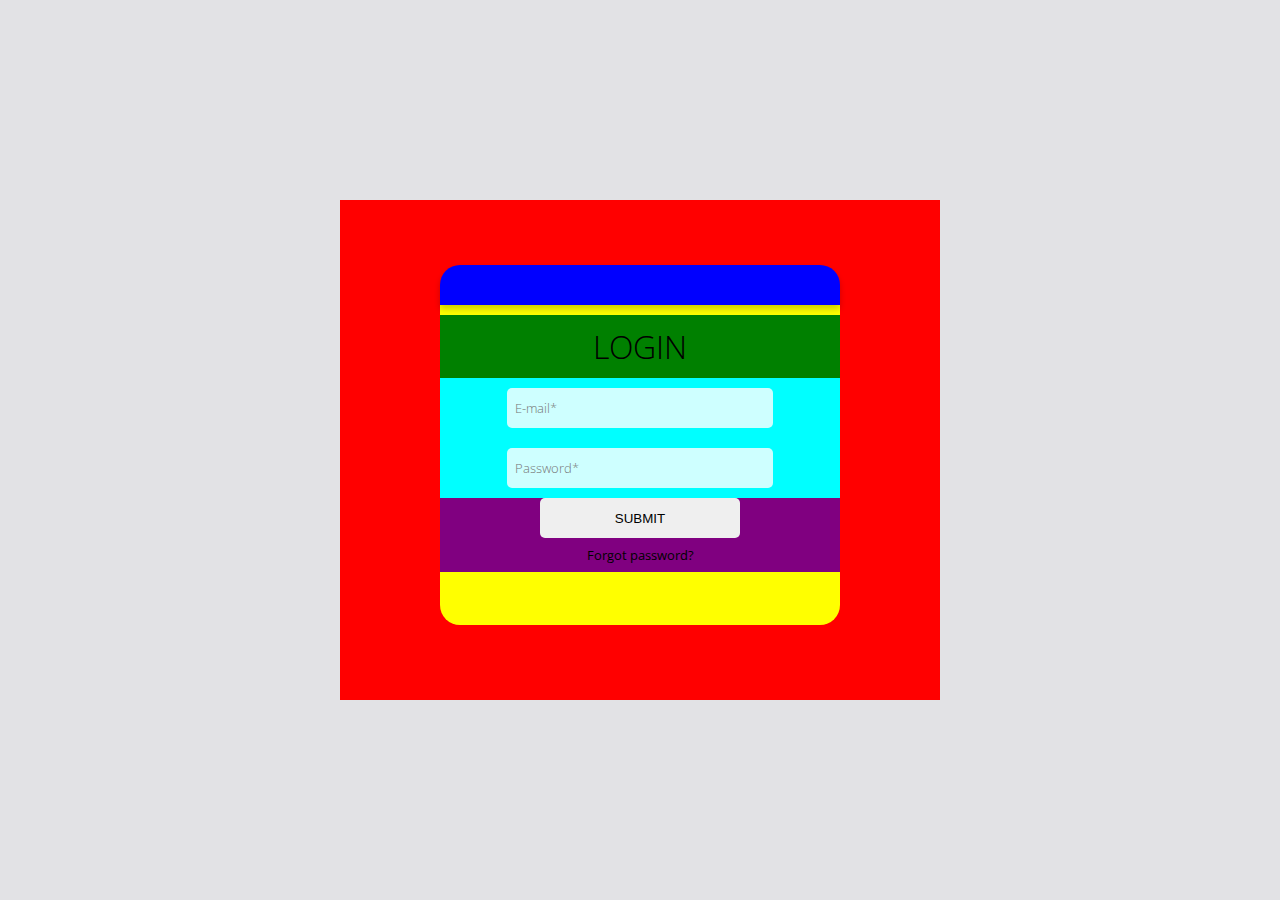
==== projetos/login.html/001.html @ b7cb02ec "new" ====
<!DOCTYPE html>
<html lang="pt-br">
<head>
    <meta charset="UTF-8">
    <meta http-equiv="X-UA-Compatible" content="IE=edge">
    <meta name="viewport" content="width=device-width, initial-scale=1.0">
    <title>Login</title>
    <link rel="stylesheet" href="style001.css">
</head>
<body>
    <main>
        <section id="login">
            <div class="color"></div>
            <div class="form">
                <h1>Login</h1>
            </div>
            <form action="login.php" method="post">
                <div class="campo">
                    <label for="iemail">E-mail</label>
                    <input type="email" name="email" id="iemail" placeholder="E-mail*">
                </div>
                <div class="campo">
                    <label for="ipass">Password</label>
                    <input type="password" name="pass" id="ipass" placeholder="Password*">
                </div>
                <input type="submit" value="Submit">
                <a href="#">Forgot password?</a>
            </form>

        </section>
        <section id="sign">
            <div class="color"></div>
            <div class="form">
                <h1>Sign up</h1>
            </div>
            <form action="sign.php" method="post">
                <div class="campo">
                    <label for="iname">Name</label>
                    <input type="text" name="name" id="iname">
                </div>
                <div class="campo">
                    <label for="isurname">Surname</label>
                    <input type="text" name="surname" id="isurname">
                </div>
                <div class="campo">
                    <label for="ibirth">Birth date</label>
                    <input type="date" name="birth" id="ibirth">
                </div>
                <div class="campo">
                    <label for="iemail">E-mail</label>
                    <input type="email" name="email" id="iemail">
                </div>
                <div class="campo">
                    <label for="iconfemail">Confirm</label>
                    <input type="email" name="confemail" id="iconfemail">
                </div>
                <div class="campo">
                    <label for="ipass">Create a password</label>
                    <input type="password" name="pass" id="ipass">
                </div>
                <div class="campo">
                    <label for="iconfpass">Confirm</label>
                    <input type="password" name="confpass" id="iconfpass">
                </div>
                <input type="submit" value="Send">
            </form>

        </section>
    </main>
    
</body>
</html>
---- projetos/login.html/style001.css ----
@charset "UTF-8";
@import url('https://fonts.googleapis.com/css2?family=Open+Sans:ital,wght@0,300;0,400;0,500;0,600;0,700;0,800;1,300;1,400;1,500;1,600;1,700;1,800&display=swap');

*{
    margin: 0px;
    padding: 0px;
    box-sizing: border-box;
}
html, body{
    background-color:#E2E2E5;
    font-family: 'Open Sans', sans-serif;
    height: 100vh;
    width: 100vw;
    position: relative;
}
main{
    background-color: red;
    position: absolute;
    width: 600px;
    height: 500px;
    top: 50%;
    left: 50%;
    transform: translate(-50%, -50%);
}
section#login{
    background-color: yellow;
    width: 400px;
    height: 350px;
    border-radius: 20px;
    position: absolute;
    top: 50%;
    left: 50%;
    transform: translate(-50%, -50%);
    display: block;
}
section#sign{
    display: none;
    background-color: yellow;
    width: 400px;
    height: 350px;
    border-radius: 20px;
    position: absolute;
    top: 50%;
    left: 50%;
    transform: translate(-50%, -50%);
}
div.color{
    background-color: blue;
    display: block;
    padding: 20px;
    border-radius: 20px 20px 0px 0px;
    box-shadow: 0px 4px 6px #00000033;
    transform: translateY(-10px);
}
div.form h1{
    background-color: green;
    text-align: center;
    padding: 10px;
    text-transform: uppercase;
    font-weight: 300;
}
form{
    background-color: purple;
}
label{
    display: none;
}
div.campo{
    background-color: aqua;
    padding: 10px;
    text-align: center;
}
input[type=email], input[type=password], input[type=text], input[type=text]{
    background-color: #ceffff;
    border-radius: 5px;
    padding: 8px;
    width: 70%;
    height: 40px;
    border: transparent;
    font-family: 'Open Sans';
    font-weight: 100;
}
input[type=submit]{
    display: block;
    margin: auto;
    border: transparent;
    width: 50%;
    height: 40px;
    border-radius: 5px;
    text-transform: uppercase;
    font-weight: lighter;
}
form > a{
    display: block;
    text-align: center;
    margin: auto;
    padding: 8px;
    color: black;
    text-decoration: none;
    font-size: 0.8em;
    width: 100%;


}
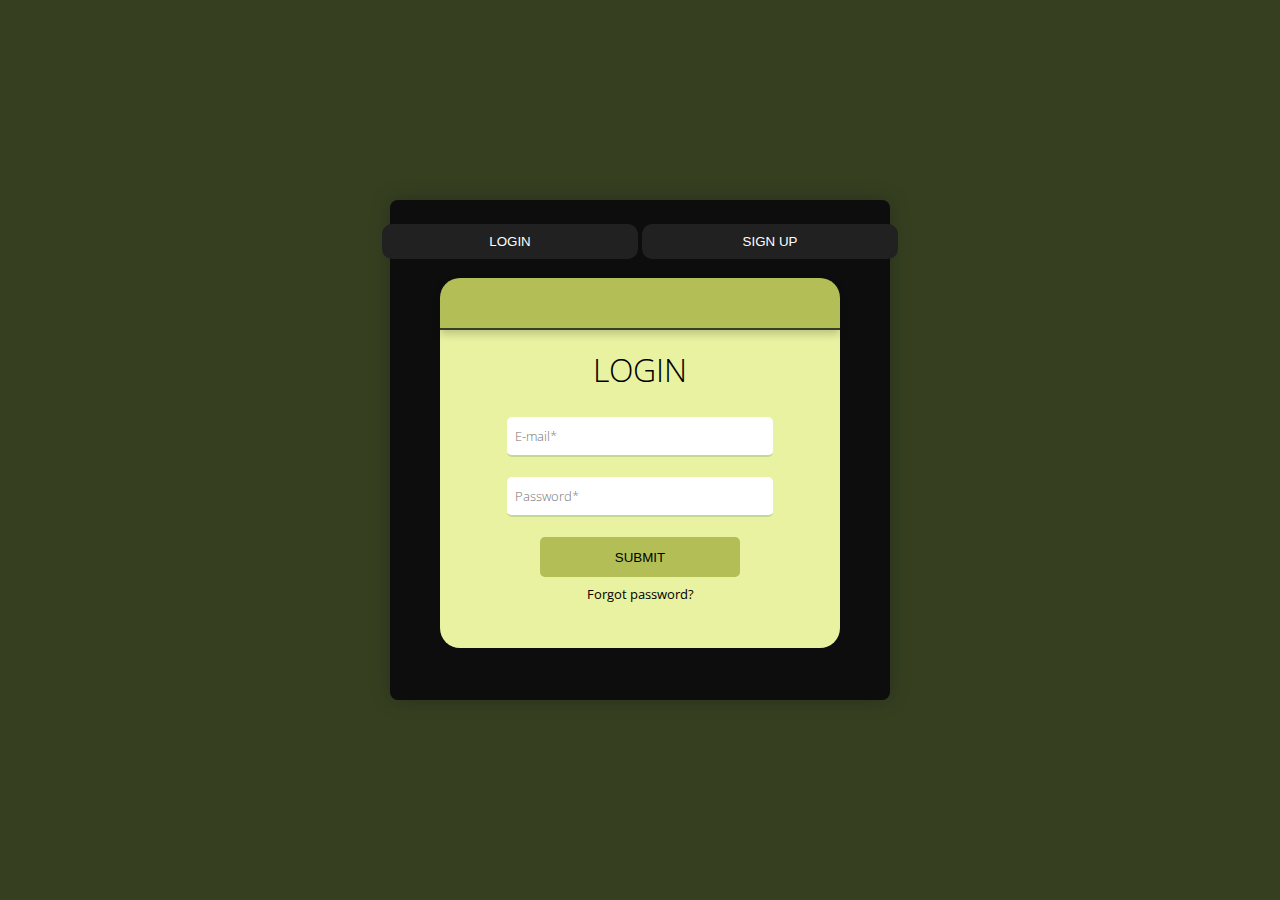
==== commit 8da5dc00: "update" ====
--- a/projetos/login.html/001.html
+++ b/projetos/login.html/001.html
@@ -9,8 +9,12 @@
 </head>
 <body>
     <main>
+        <div class="option">
+            <input type="button" value="Login"> <input type="button" value="Sign up">
+        </div>
         <section id="login">
-            <div class="color"></div>
+            <div class="color">
+            </div>
             <div class="form">
                 <h1>Login</h1>
             </div>
@@ -35,32 +39,16 @@
             </div>
             <form action="sign.php" method="post">
                 <div class="campo">
-                    <label for="iname">Name</label>
-                    <input type="text" name="name" id="iname">
-                </div>
-                <div class="campo">
-                    <label for="isurname">Surname</label>
-                    <input type="text" name="surname" id="isurname">
-                </div>
-                <div class="campo">
-                    <label for="ibirth">Birth date</label>
-                    <input type="date" name="birth" id="ibirth">
-                </div>
-                <div class="campo">
                     <label for="iemail">E-mail</label>
-                    <input type="email" name="email" id="iemail">
-                </div>
-                <div class="campo">
-                    <label for="iconfemail">Confirm</label>
-                    <input type="email" name="confemail" id="iconfemail">
+                    <input type="email" name="email" id="iemail" placeholder="E-mail*">
                 </div>
                 <div class="campo">
                     <label for="ipass">Create a password</label>
-                    <input type="password" name="pass" id="ipass">
+                    <input type="password" name="pass" id="ipass" placeholder="Create password*">
                 </div>
                 <div class="campo">
                     <label for="iconfpass">Confirm</label>
-                    <input type="password" name="confpass" id="iconfpass">
+                    <input type="password" name="confpass" id="iconfpass"placeholder="Confirm password*">
                 </div>
                 <input type="submit" value="Send">
             </form>
--- a/projetos/login.html/style001.css
+++ b/projetos/login.html/style001.css
@@ -7,37 +7,66 @@
     box-sizing: border-box;
 }
 html, body{
-    background-color:#E2E2E5;
+    background-color:#364021;
     font-family: 'Open Sans', sans-serif;
     height: 100vh;
     width: 100vw;
     position: relative;
 }
+div.option{
+    border-radius: 8px;
+    text-align: center;
+    display: block;
+    width: 50vw;
+    margin: auto;
+    position: absolute;
+    padding: 4px 0px 4px 0px;
+    top: 20px;
+    left: 50%;
+    transform: translateX(-50%);
+}
+div.option > input{
+    color: white;
+    background-color: #212122;
+    border: transparent;
+    border-radius: 10px;
+    padding: 10px;
+    width: 20vw;
+    text-transform: uppercase;
+}
+div.option > input:hover{
+    box-shadow: 0px 0px 10px #ffffff8e;
+    transform-origin: box-shadow;
+    transition-duration: 0.5s;
+    transition-timing-function: ease-in-out;
+}
 main{
-    background-color: red;
+    background-color: #0D0D0D;
+    box-shadow: 0px 0px 20px #0d0d0d4f;
+    border-radius: 8px;
     position: absolute;
-    width: 600px;
+    width: 500px;
     height: 500px;
     top: 50%;
     left: 50%;
     transform: translate(-50%, -50%);
 }
 section#login{
-    background-color: yellow;
+    background-color: #E9F2A0;
     width: 400px;
-    height: 350px;
+    height: 360px;
     border-radius: 20px;
     position: absolute;
     top: 50%;
     left: 50%;
-    transform: translate(-50%, -50%);
+    transform: translate(-50%, -45%);
     display: block;
 }
 section#sign{
     display: none;
     background-color: yellow;
     width: 400px;
-    height: 350px;
+    height: 370px;
     border-radius: 20px;
     position: absolute;
     top: 50%;
@@ -45,50 +74,63 @@
     transform: translate(-50%, -50%);
 }
 div.color{
-    background-color: blue;
+    background-color: #B3BF56;
     display: block;
-    padding: 20px;
+    padding: 25px;
+    border-bottom: 2px solid #364021;
     border-radius: 20px 20px 0px 0px;
-    box-shadow: 0px 4px 6px #00000033;
+    box-shadow: 0px 4px 8px #00000033;
     transform: translateY(-10px);
 }
 div.form h1{
-    background-color: green;
     text-align: center;
-    padding: 10px;
+    font-size: 2em;
+    padding: 8px;
+    margin-bottom: 8px;
     text-transform: uppercase;
     font-weight: 300;
-}
-form{
-    background-color: purple;
 }
 label{
     display: none;
 }
 div.campo{
-    background-color: aqua;
     padding: 10px;
     text-align: center;
 }
-input[type=email], input[type=password], input[type=text], input[type=text]{
-    background-color: #ceffff;
+input[type=email], input[type=password]{
     border-radius: 5px;
     padding: 8px;
     width: 70%;
     height: 40px;
     border: transparent;
+    border-bottom: 2px solid #c2d894;
     font-family: 'Open Sans';
     font-weight: 100;
+    transition-duration: 0.5s;
+}
+input[type=email]:hover, input[type=password]:hover{
+    border-bottom: 2px solid #364021;
+    background-color: #f6fada;
+}
+input:focus{
+    outline: none;
 }
 input[type=submit]{
+    background-color: #B3BF56;
     display: block;
     margin: auto;
+    margin-top: 10px;
     border: transparent;
     width: 50%;
     height: 40px;
     border-radius: 5px;
     text-transform: uppercase;
     font-weight: lighter;
+    transition-duration: 0.2s;
+}
+input[type=submit]:hover{
+    border-bottom: 2px solid #364021;
+    box-shadow: 0px 4px 8px #00000033;
 }
 form > a{
     display: block;
@@ -99,6 +141,7 @@
     text-decoration: none;
     font-size: 0.8em;
     width: 100%;
-
-
+}
+form > a:hover{
+    text-decoration: underline;
 }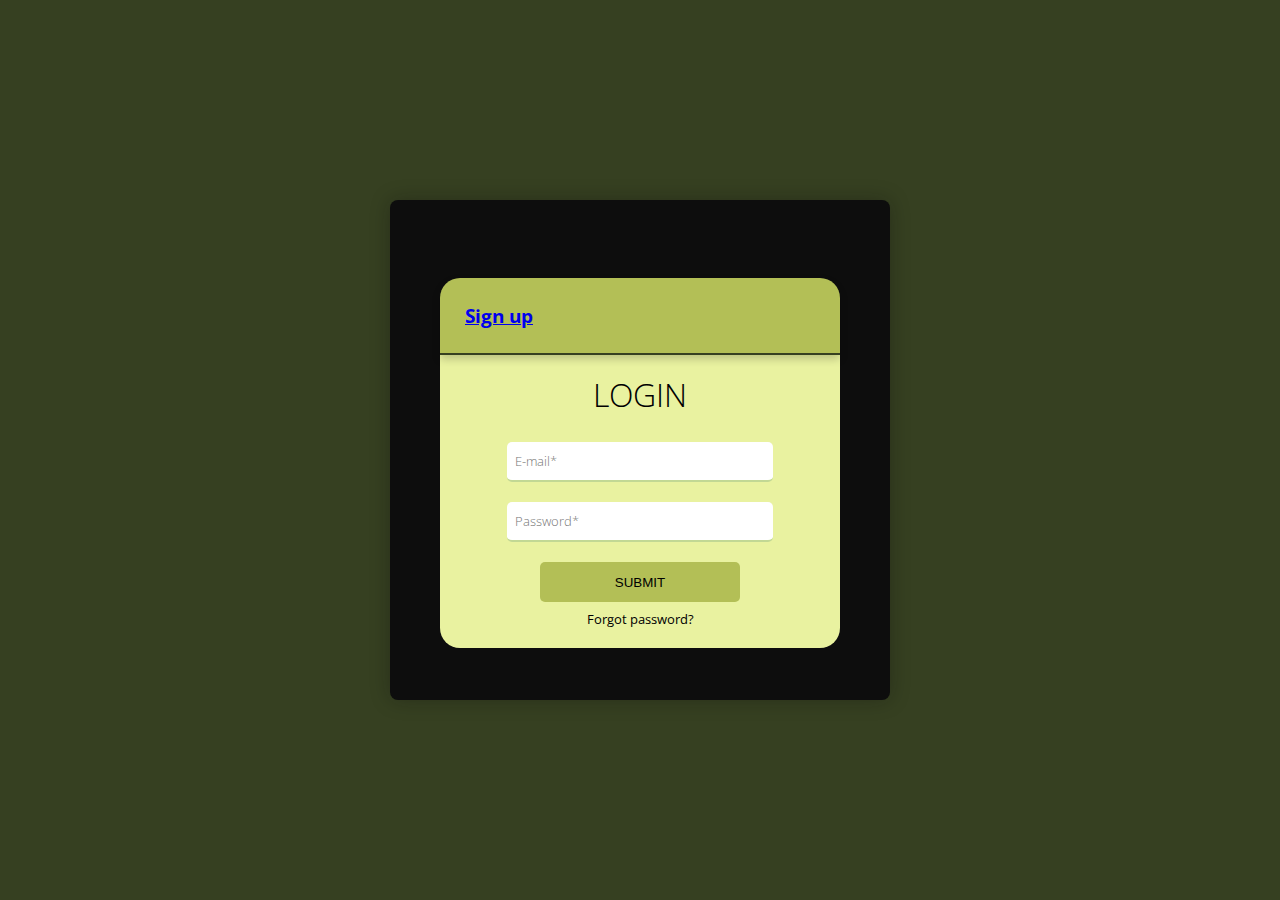
==== commit 818ea691: "update" ====
--- a/projetos/login.html/001.html
+++ b/projetos/login.html/001.html
@@ -9,11 +9,11 @@
 </head>
 <body>
     <main>
-        <div class="option">
-            <input type="button" value="Login"> <input type="button" value="Sign up">
-        </div>
         <section id="login">
             <div class="color">
+                <a href="002.html">
+                    <h3>Sign up</h3>
+                </a>
             </div>
             <div class="form">
                 <h1>Login</h1>
@@ -32,28 +32,6 @@
             </form>
 
         </section>
-        <section id="sign">
-            <div class="color"></div>
-            <div class="form">
-                <h1>Sign up</h1>
-            </div>
-            <form action="sign.php" method="post">
-                <div class="campo">
-                    <label for="iemail">E-mail</label>
-                    <input type="email" name="email" id="iemail" placeholder="E-mail*">
-                </div>
-                <div class="campo">
-                    <label for="ipass">Create a password</label>
-                    <input type="password" name="pass" id="ipass" placeholder="Create password*">
-                </div>
-                <div class="campo">
-                    <label for="iconfpass">Confirm</label>
-                    <input type="password" name="confpass" id="iconfpass"placeholder="Confirm password*">
-                </div>
-                <input type="submit" value="Send">
-            </form>
-
-        </section>
     </main>
     
 </body>
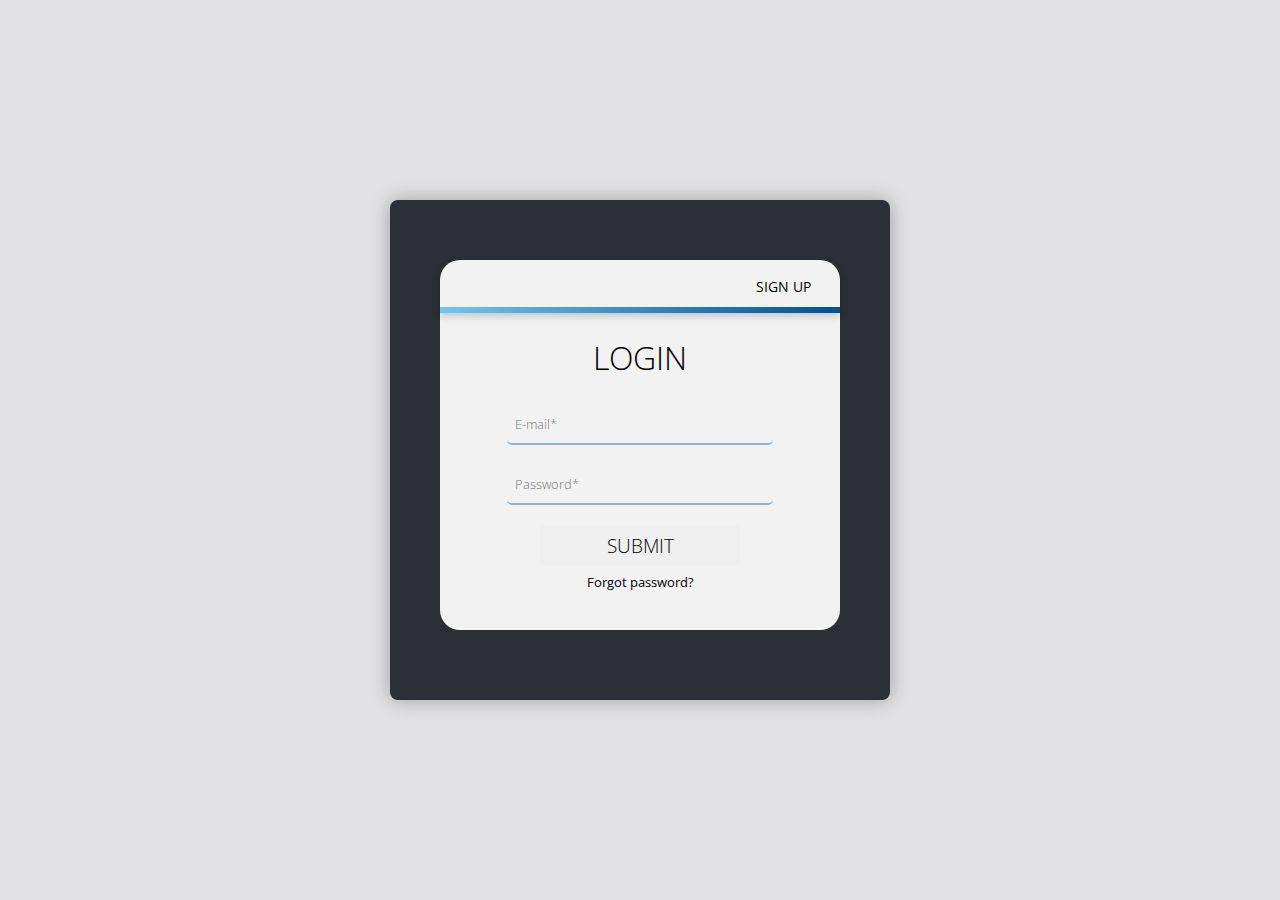
==== commit 3140b2e7: "update" ====
--- a/projetos/login.html/001.html
+++ b/projetos/login.html/001.html
@@ -15,6 +15,7 @@
                     <h3>Sign up</h3>
                 </a>
             </div>
+            <div class="grad"></div>
             <div class="form">
                 <h1>Login</h1>
             </div>
--- a/projetos/login.html/style001.css
+++ b/projetos/login.html/style001.css
@@ -7,41 +7,14 @@
     box-sizing: border-box;
 }
 html, body{
-    background-color:#364021;
+    background-color:#E2E2E5;
     font-family: 'Open Sans', sans-serif;
     height: 100vh;
     width: 100vw;
     position: relative;
 }
-div.option{
-    border-radius: 8px;
-    text-align: center;
-    display: block;
-    width: 50vw;
-    margin: auto;
-    position: absolute;
-    padding: 4px 0px 4px 0px;
-    top: 20px;
-    left: 50%;
-    transform: translateX(-50%);
-}
-div.option > input{
-    color: white;
-    background-color: #212122;
-    border: transparent;
-    border-radius: 10px;
-    padding: 10px;
-    width: 20vw;
-    text-transform: uppercase;
-}
-div.option > input:hover{
-    box-shadow: 0px 0px 10px #ffffff8e;
-    transform-origin: box-shadow;
-    transition-duration: 0.5s;
-    transition-timing-function: ease-in-out;
-}
 main{
-    background-color: #0D0D0D;
+    background-color: #2D2F36;
     box-shadow: 0px 0px 20px #0d0d0d4f;
     border-radius: 8px;
     position: absolute;
@@ -52,35 +25,49 @@
     transform: translate(-50%, -50%);
 }
 section#login{
-    background-color: #E9F2A0;
+    background-color: #F2F2F2;
     width: 400px;
     height: 360px;
     border-radius: 20px;
     position: absolute;
     top: 50%;
     left: 50%;
-    transform: translate(-50%, -45%);
+    transform: translate(-50%, -50%);
     display: block;
 }
-section#sign{
-    display: none;
-    background-color: yellow;
-    width: 400px;
-    height: 370px;
-    border-radius: 20px;
-    position: absolute;
-    top: 50%;
-    left: 50%;
-    transform: translate(-50%, -50%);
-}
 div.color{
-    background-color: #B3BF56;
+    background-color: #F2F2F2;
     display: block;
     padding: 25px;
-    border-bottom: 2px solid #364021;
+    border-bottom: 2px solid #045293;
     border-radius: 20px 20px 0px 0px;
     box-shadow: 0px 4px 8px #00000033;
     transform: translateY(-10px);
+}
+div.color h3{
+    color: black;
+    text-transform: uppercase;
+    font-weight: 400;
+    font-size: 0.9em;
+    padding: 4px;
+    border-radius: 5px;
+    display: inline-block;
+    float: right;
+    transform: translateY(-12px);
+    transition: background-color 0.5s ease, color 0.2s ease;
+}
+div.color h3:hover{
+    border-radius: 5px;
+    color: white;
+    background-color: #002947;
+}
+section > div.grad{
+    margin: auto;
+    width: 100%;
+    height: 6px;
+    border-bottom: 2px black;
+    background-image: linear-gradient(to right, #71c5ee, #53a7d8, #3889c1, #1e6caa, #025091);
+    transform: translateY(-15px);
 }
 div.form h1{
     text-align: center;
@@ -98,42 +85,49 @@
     text-align: center;
 }
 input[type=email], input[type=password]{
+    background-color: #F2F2F2;
     border-radius: 5px;
     padding: 8px;
     width: 70%;
     height: 40px;
     border: transparent;
-    border-bottom: 2px solid #c2d894;
+    border-bottom: 2px solid #04539367;
     font-family: 'Open Sans';
     font-weight: 100;
     transition-duration: 0.5s;
 }
 input[type=email]:hover, input[type=password]:hover{
-    border-bottom: 2px solid #364021;
-    background-color: #f6fada;
+    border-bottom: 2px solid #045293;
+    background-color: #E5E6E8;
 }
 input:focus{
     outline: none;
 }
 input[type=submit]{
-    background-color: #B3BF56;
+    background-image: none;
     display: block;
     margin: auto;
     margin-top: 10px;
+    font-family: 'Open Sans';
+    font-weight: lighter;
+    font-size: 1.2em;
     border: transparent;
     width: 50%;
     height: 40px;
     border-radius: 5px;
     text-transform: uppercase;
     font-weight: lighter;
-    transition-duration: 0.2s;
+    transition: all 0.5s ease;
 }
 input[type=submit]:hover{
-    border-bottom: 2px solid #364021;
+    background-image: linear-gradient(to right, #70c4ed, #53a7d8, #388ac2, #1f6eab, #045293);
+    border-bottom: 2px solid #045293;
+    color: white;
     box-shadow: 0px 4px 8px #00000033;
+    cursor: pointer;
 }
 form > a{
-    display: block;
+    display: inline-block;
     text-align: center;
     margin: auto;
     padding: 8px;
@@ -144,4 +138,9 @@
 }
 form > a:hover{
     text-decoration: underline;
+}
+
+@media screen and (min-width:400px) {
+    
+    
 }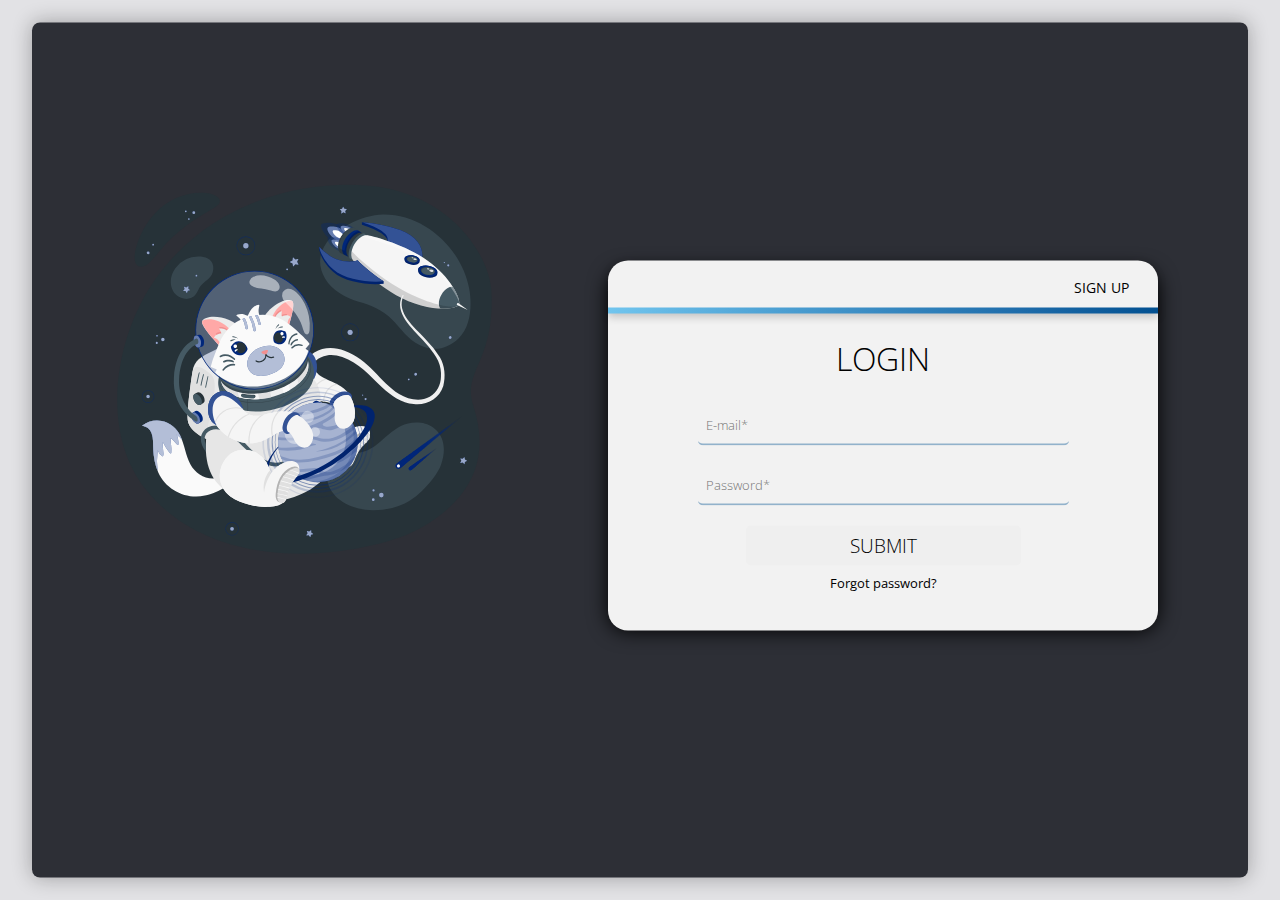
==== commit 2282e84f: "update" ====
--- a/projetos/login.html/001.html
+++ b/projetos/login.html/001.html
@@ -9,6 +9,7 @@
 </head>
 <body>
     <main>
+        <img src="cat-astronaut-animate.svg" alt="cat astronaut">
         <section id="login">
             <div class="color">
                 <a href="002.html">
--- a/projetos/login.html/style001.css
+++ b/projetos/login.html/style001.css
@@ -24,11 +24,15 @@
     left: 50%;
     transform: translate(-50%, -50%);
 }
+img{
+    display: none;}
+    
 section#login{
     background-color: #F2F2F2;
-    width: 400px;
+    width: 300px;
     height: 360px;
     border-radius: 20px;
+    box-shadow: 0px 0px 20px black;
     position: absolute;
     top: 50%;
     left: 50%;
@@ -141,6 +145,56 @@
 }
 
 @media screen and (min-width:400px) {
-    
+    main{
+        width: 95vw;
+        height: 95vh;
+        transition-property: width, height;
+        transition-duration: 0.3s;
+        transition-timing-function: ease-in-out;
+    }
+    section#login{
+        width:400px ;
+        height: 360px ;
+    }
+}
+@media screen and (min-width:800px) {
+    img{
+        display: block;
+        width: 300px;
+        height: 300px;
+        position: absolute;
+        top:25%;
+        left: 8%;
+        transition-property: width, height, left;
+        transition-duration: 0.5s;
+        transition-timing-function: ease-in-out;
+    }
+    section#login{
+        left: 70%;
+        width: 450px;
+        transition-property: width;
+        transition-duration: 0.3s;
+        transition-timing-function: ease-in-out;
+    }
+}
+@media screen and (min-width:950px) {
+    img{
+        display: block;
+        width: 400px;
+        height: 400px;
+        position: absolute;
+        top:18%;
+        left: 6%;
+        transition-property: width, height, left;
+        transition-duration: 0.5s;
+        transition-timing-function: ease-in-out;
+    }
+    section#login{
+        left: 70%;
+        width: 550px;
+        transition-property: width;
+        transition-duration: 0.3s;
+        transition-timing-function: ease-in-out;
+    }
     
 }